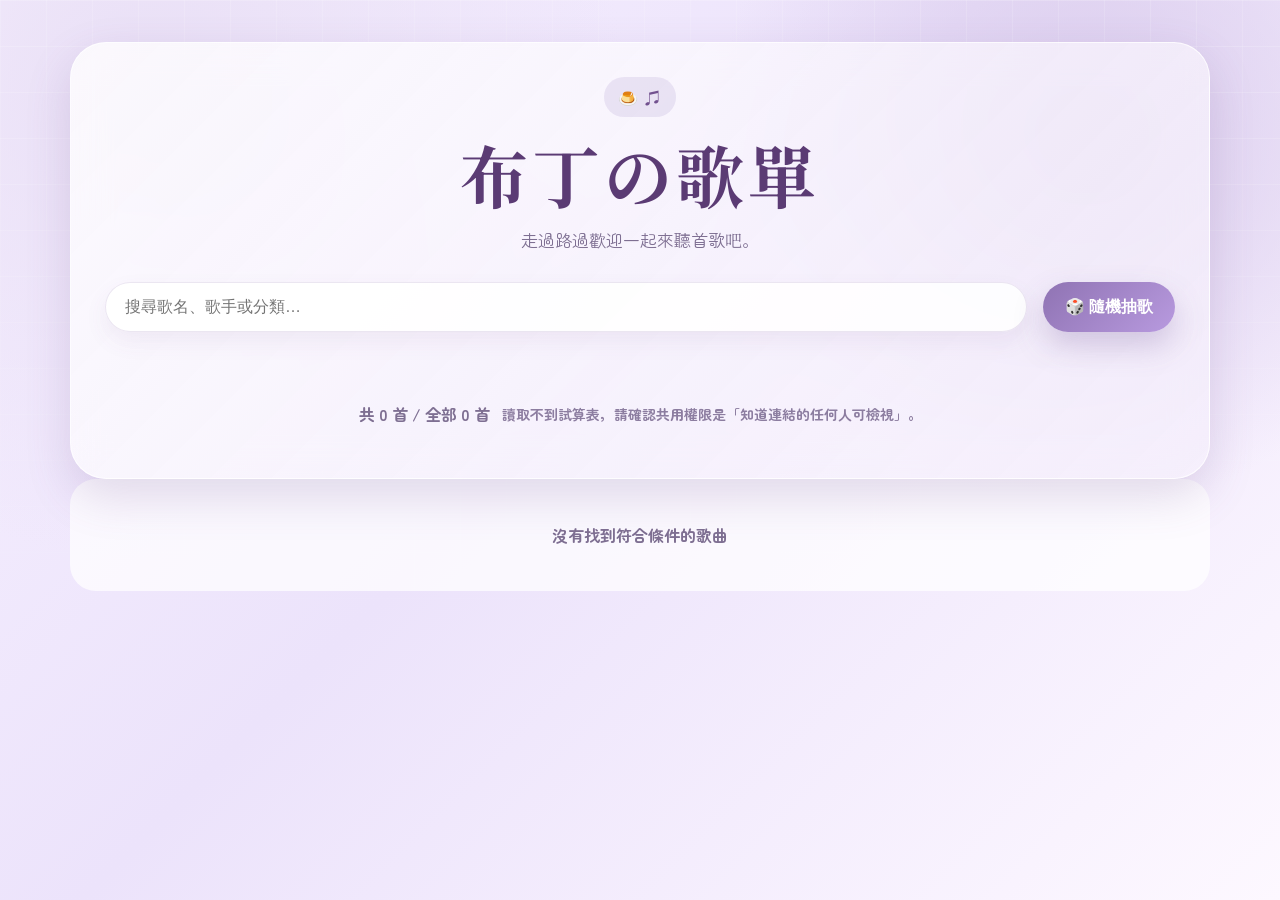
==== index.html @ afdc560d "Add files via upload" ====
<!DOCTYPE html>
<html lang="zh-Hant">
<head>
<meta charset="utf-8"/>
<meta content="width=device-width, initial-scale=1.0" name="viewport"/>
<title>布丁歌單</title>
<link href="https://fonts.googleapis.com" rel="preconnect"/>
<link crossorigin="" href="https://fonts.gstatic.com" rel="preconnect"/>
<link rel="icon" href="data:image/svg+xml,<svg xmlns=%22http://www.w3.org/2000/svg%22 viewBox=%220 0 100 100%22><text y=%22.9em%22 font-size=%2290%22>🍮</text></svg>">
<link href="https://fonts.googleapis.com/css2?family=Noto+Serif+TC:wght@500;700&amp;family=Zen+Maru+Gothic:wght@400;500;700&amp;display=swap" rel="stylesheet"/>
<link href="style.css" rel="stylesheet"/>
</head>
<body>
<div class="float-layer" id="floatLayer"></div>
<main class="wrap">
<section class="hero">
<span class="eyebrow">🍮 ♫</span>
<h1>布丁の歌單</h1>
<p>走過路過歡迎一起來聽首歌吧。</p>
<div class="controls">
<input class="search" id="search" placeholder="搜尋歌名、歌手或分類…"/>
<button class="random" id="randomBtn" type="button">🎲 隨機抽歌</button>
</div>
<div class="tags" id="tags"></div>
<div class="meta"><span id="count">讀取中…</span><span class="status" id="status"></span></div>
</section>
<section class="grid" id="grid"></section>
<div class="empty" id="empty">沒有找到符合條件的歌曲</div>
</main>
<div class="modal" id="modal"><div class="modal-card"><h2>🍮 布丁推薦</h2><div class="big" id="pickSong"></div><div id="pickArtist"></div><button class="close" id="closeModal" type="button">謝謝尼的歌單啊！</button></div></div>

<script src="./script.js?v=1004"></script>
</body>
</html>
---- style.css ----
:root{
  --blue-900:#5b3b74; --blue-800:#72518f; --blue-700:#8f73b3; --blue-600:#ab93c7;
  --blue-300:#d8c9eb; --blue-200:#e8def5; --blue-100:#f6f0fc;
  --cream:#faf7ff; --ink:#47375a; --muted:#7e6f92; --white:rgba(255,255,255,.82);
  --shadow:0 18px 45px rgba(109,78,143,.18); --radius:26px;
}
*{box-sizing:border-box} html{scroll-behavior:smooth}
body{margin:0; min-height:100vh; color:var(--ink); font-family:'Zen Maru Gothic','Noto Serif TC',system-ui,sans-serif;
  background: radial-gradient(circle at 12% 10%, rgba(232,222,245,.95), transparent 34%),
              radial-gradient(circle at 85% 15%, rgba(216,201,235,.92), transparent 28%),
              linear-gradient(135deg,#f7f1ff 0%,#ece3fb 45%,#fdf8ff 100%); overflow-x:hidden;}
body:before{content:"";position:fixed;inset:0;pointer-events:none;background-image:linear-gradient(rgba(255,255,255,.28) 1px,transparent 1px),linear-gradient(90deg,rgba(255,255,255,.22) 1px,transparent 1px);background-size:46px 46px;mask-image:linear-gradient(to bottom,rgba(0,0,0,.7),transparent 84%)}
.float-layer{position:fixed;inset:0;pointer-events:none;overflow:hidden;z-index:0}.float{position:absolute;bottom:-8vh;font-size:clamp(18px,2.6vw,32px);opacity:.42;filter:drop-shadow(0 8px 12px rgba(109,78,143,.15));animation:rise var(--dur) linear infinite;left:var(--left);animation-delay:var(--delay)}
@keyframes rise{0%{transform:translateY(0) rotate(0deg);opacity:0}15%{opacity:.45}100%{transform:translateY(-112vh) rotate(360deg);opacity:0}}
.wrap{position:relative;z-index:1;max-width:1180px;margin:0 auto;padding:42px 20px 70px}

.hero{
  padding:34px;
  border-radius:36px;
  background:linear-gradient(135deg,rgba(255,255,255,.78),rgba(246,240,252,.68));
  box-shadow:var(--shadow);
  border:1px solid rgba(255,255,255,.78);
  backdrop-filter:blur(18px);
  text-align:center !important;
  display:flex !important;
  flex-direction:column !important;
  align-items:center !important;
}

.eyebrow{
  display:inline-flex;
  gap:8px;
  align-items:center;
  justify-content:center;
  padding:8px 14px;
  border-radius:999px;
  background:rgba(143,115,179,.15);
  color:var(--blue-800);
  font-weight:700;
  letter-spacing:.08em;
  margin:0 auto;
  text-align:center !important;
}

.hero h1{
  font-family:'Noto Serif TC',serif;
  font-size:clamp(36px,6vw,68px);
  line-height:1.1;
  margin:20px 0 12px;
  color:var(--blue-900);
  letter-spacing:.06em;
  text-align:center !important;
  width:100%;
}

.hero p{
  margin:0;
  color:var(--muted);
  font-size:17px;
  line-height:1.9;
  text-align:center !important;
  width:100%;
}

.controls{display:grid;grid-template-columns:1fr auto;gap:16px;margin:26px 0 18px;width:100%}.search{width:100%;border:0;outline:0;border-radius:999px;background:rgba(255,255,255,.88);padding:16px 20px;font-size:16px;color:var(--ink);box-shadow:inset 0 0 0 1px rgba(143,115,179,.18),0 10px 22px rgba(109,78,143,.08)}
.random{border:0;border-radius:999px;padding:0 22px;background:linear-gradient(135deg,#8f73b3,#b89adf);color:white;font-weight:800;font-size:16px;cursor:pointer;box-shadow:0 14px 30px rgba(109,78,143,.25);transition:.22s}.random:hover{transform:translateY(-2px)}
.tags{display:flex;flex-wrap:wrap;gap:10px;margin:20px 0 26px;width:100%}.tag{--tag:#8f73b3;--tagLight:#f6f0fc;border:1px solid rgba(143,115,179,.14);background:linear-gradient(135deg,rgba(255,255,255,.86),var(--tagLight));color:#72518f;padding:10px 16px;border-radius:999px;font-weight:800;cursor:pointer;box-shadow:0 9px 18px rgba(109,78,143,.08);transition:.22s}.tag:hover{transform:translateY(-2px);box-shadow:0 13px 26px rgba(109,78,143,.14)}.tag.active{background:linear-gradient(135deg,var(--tag),#72518f);color:white;border-color:transparent;box-shadow:0 15px 28px rgba(109,78,143,.25);transform:translateY(-2px)}
.meta{display:flex;align-items:center;justify-content:space-between;gap:12px;margin:6px 2px 18px;color:#7e6f92;font-weight:700}.status{font-size:14px;color:#8c7da0}.grid{display:grid;grid-template-columns:repeat(auto-fill,minmax(230px,1fr));gap:18px}.card{position:relative;min-height:150px;padding:22px 18px 56px;border-radius:var(--radius);background:linear-gradient(145deg,rgba(255,255,255,.84),rgba(246,240,252,.76));border:1px solid rgba(255,255,255,.82);box-shadow:0 15px 32px rgba(109,78,143,.12);overflow:hidden;transition:.22s}.card:hover{transform:translateY(-4px)}.card:after{content:'🍮';position:absolute;right:18px;top:12px;font-size:42px;color:rgba(143,115,179,.14);font-family:serif}.song{font-family:'Noto Serif TC',serif;font-size:24px;font-weight:700;color:var(--blue-900);margin:0 0 9px}.artist{font-size:15px;color:var(--muted);font-weight:700;margin-bottom:12px}.cat{display:inline-flex;max-width:100%;padding:6px 11px;border-radius:999px;background:rgba(143,115,179,.12);color:#72518f;font-size:13px;font-weight:700;line-height:1.5}.copy{position:absolute;right:14px;bottom:14px;border:0;border-radius:999px;padding:8px 13px;background:#e8def5;color:#72518f;font-weight:800;cursor:pointer;transition:.2s}.copy:hover{background:#d8c9eb}.copy.done{background:#8f73b3;color:white}.empty{display:none;text-align:center;padding:44px;border-radius:26px;background:rgba(255,255,255,.72);color:#7e6f92;font-weight:700}.picked{animation:pulse 1.4s ease 1;box-shadow:0 0 0 4px rgba(143,115,179,.18),0 18px 45px rgba(109,78,143,.2)}@keyframes pulse{0%,100%{transform:scale(1)}35%{transform:scale(1.035)}}
.modal{position:fixed;inset:0;z-index:8;display:none;place-items:center;background:rgba(63,44,80,.28);backdrop-filter:blur(6px);padding:18px}.modal.show{display:grid}.modal-card{max-width:420px;width:100%;background:linear-gradient(135deg,#fff,#f6f0fc);border-radius:30px;padding:30px;box-shadow:0 30px 70px rgba(63,44,80,.28);text-align:center}.modal h2{font-family:'Noto Serif TC',serif;margin:0 0 12px;color:#5b3b74}.modal .big{font-size:30px;font-family:'Noto Serif TC',serif;font-weight:700;margin:12px 0;color:#5b3b74}.close{margin-top:16px;border:0;border-radius:999px;background:#8f73b3;color:white;padding:11px 20px;font-weight:800;cursor:pointer}
@media(max-width:680px){.wrap{padding:24px 14px 50px}.hero{padding:24px 18px;border-radius:28px}.controls{grid-template-columns:1fr}.random{height:50px}.grid{grid-template-columns:1fr}.tag{padding:10px 13px}}
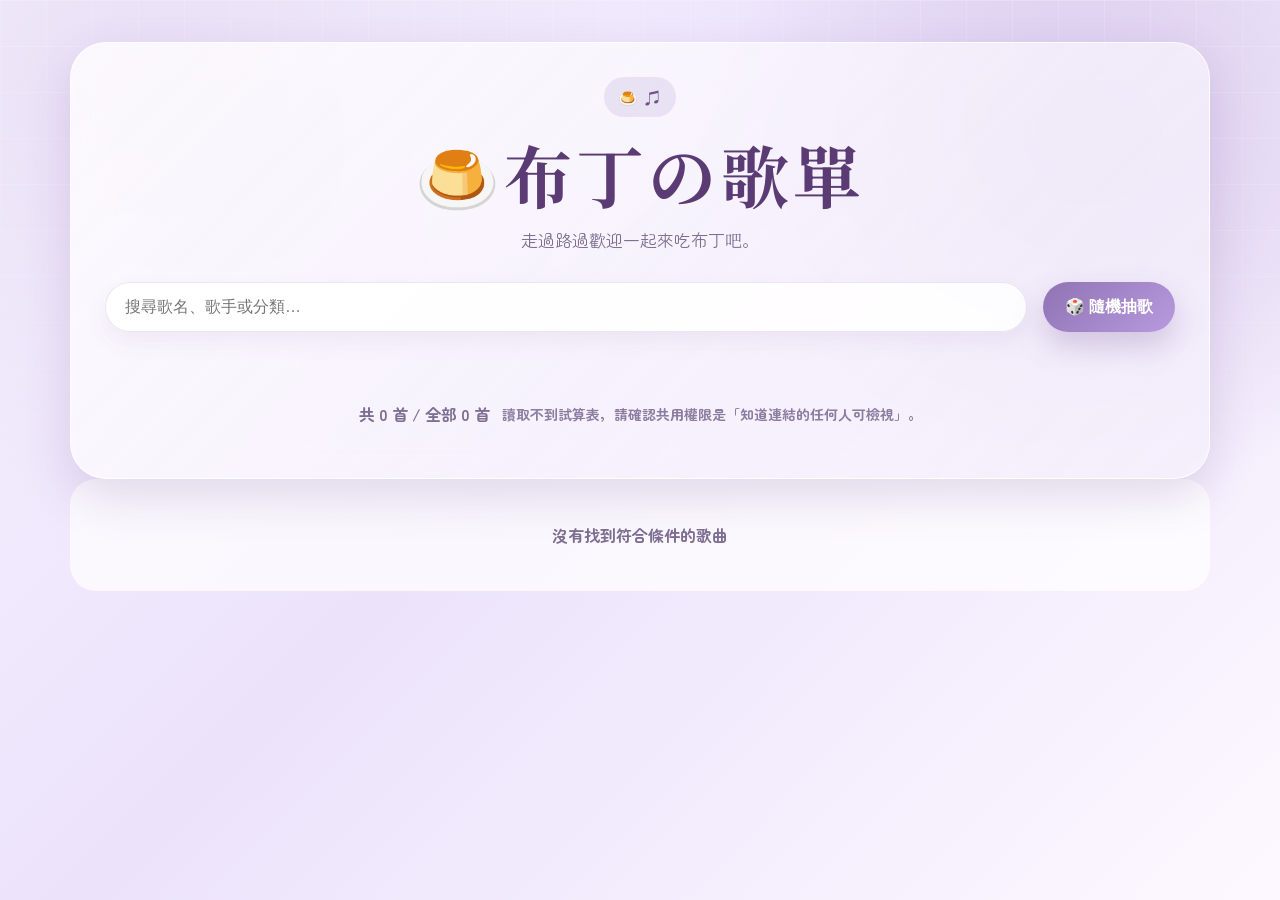
==== commit 99d4340e: "Update index.html" ====
--- a/index.html
+++ b/index.html
@@ -3,7 +3,7 @@
 <head>
 <meta charset="utf-8"/>
 <meta content="width=device-width, initial-scale=1.0" name="viewport"/>
-<title>布丁歌單</title>
+<title>🍮布丁歌單</title>
 <link href="https://fonts.googleapis.com" rel="preconnect"/>
 <link crossorigin="" href="https://fonts.gstatic.com" rel="preconnect"/>
 <link rel="icon" href="data:image/svg+xml,<svg xmlns=%22http://www.w3.org/2000/svg%22 viewBox=%220 0 100 100%22><text y=%22.9em%22 font-size=%2290%22>🍮</text></svg>">
@@ -15,8 +15,8 @@
 <main class="wrap">
 <section class="hero">
 <span class="eyebrow">🍮 ♫</span>
-<h1>布丁の歌單</h1>
-<p>走過路過歡迎一起來聽首歌吧。</p>
+<h1>🍮布丁の歌單</h1>
+<p>走過路過歡迎一起來吃布丁吧。</p>
 <div class="controls">
 <input class="search" id="search" placeholder="搜尋歌名、歌手或分類…"/>
 <button class="random" id="randomBtn" type="button">🎲 隨機抽歌</button>
@@ -27,7 +27,7 @@
 <section class="grid" id="grid"></section>
 <div class="empty" id="empty">沒有找到符合條件的歌曲</div>
 </main>
-<div class="modal" id="modal"><div class="modal-card"><h2>🍮 布丁推薦</h2><div class="big" id="pickSong"></div><div id="pickArtist"></div><button class="close" id="closeModal" type="button">謝謝尼的歌單啊！</button></div></div>
+<div class="modal" id="modal"><div class="modal-card"><h2>🍮 布丁推薦</h2><div class="big" id="pickSong"></div><div id="pickArtist"></div><button class="close" id="closeModal" type="button">布丁好好吃！</button></div></div>
 
 <script src="./script.js?v=1004"></script>
 </body>
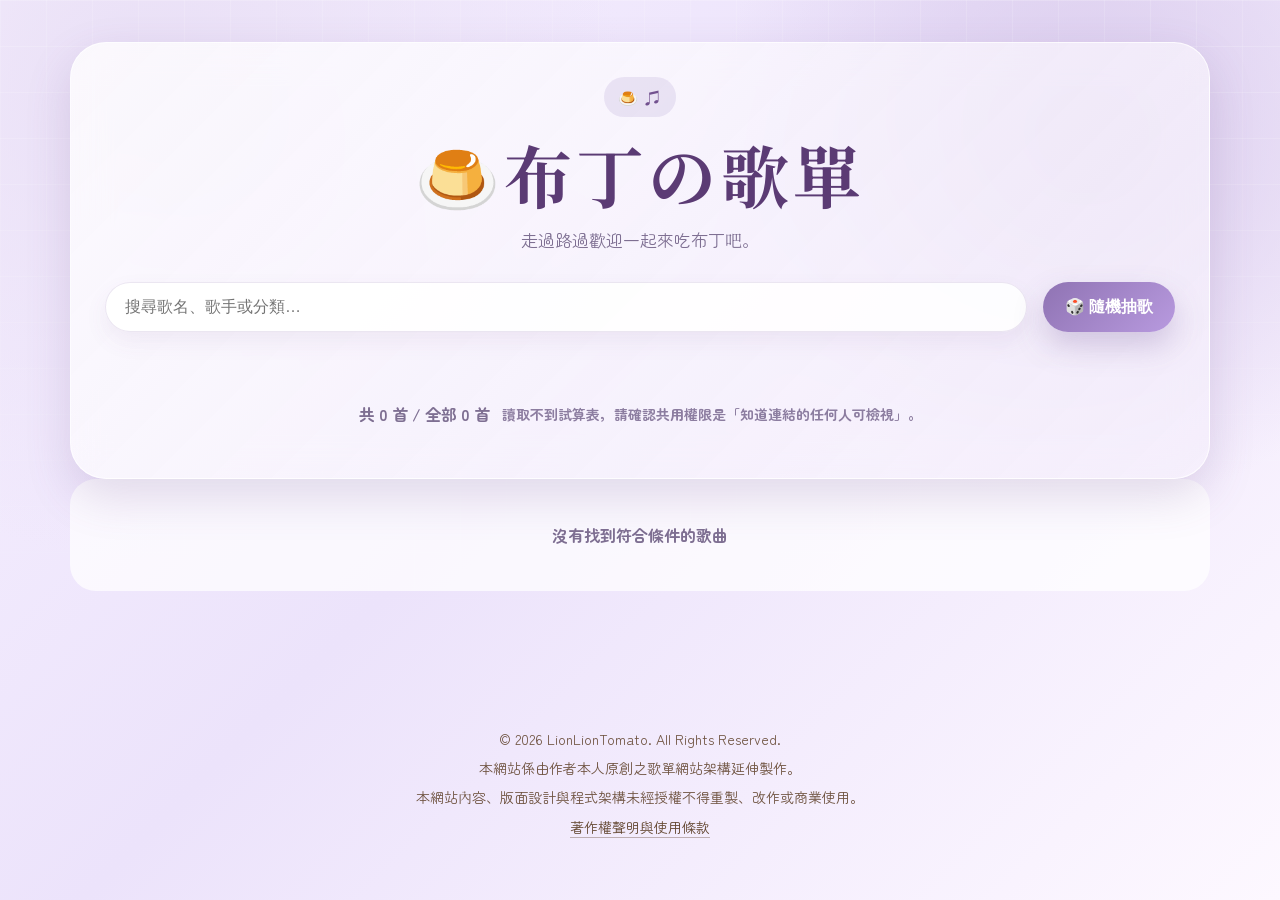
==== commit e3f8a82d: "Update index.html" ====
--- a/index.html
+++ b/index.html
@@ -3,31 +3,80 @@
 <head>
 <meta charset="utf-8"/>
 <meta content="width=device-width, initial-scale=1.0" name="viewport"/>
-<title>🍮布丁歌單</title>
+<title>布丁歌單</title>
 <link href="https://fonts.googleapis.com" rel="preconnect"/>
 <link crossorigin="" href="https://fonts.gstatic.com" rel="preconnect"/>
 <link rel="icon" href="data:image/svg+xml,<svg xmlns=%22http://www.w3.org/2000/svg%22 viewBox=%220 0 100 100%22><text y=%22.9em%22 font-size=%2290%22>🍮</text></svg>">
 <link href="https://fonts.googleapis.com/css2?family=Noto+Serif+TC:wght@500;700&amp;family=Zen+Maru+Gothic:wght@400;500;700&amp;display=swap" rel="stylesheet"/>
 <link href="style.css" rel="stylesheet"/>
+
+<style>
+.site-footer{
+  position:relative;
+  z-index:2;
+  max-width:980px;
+  margin:40px auto 24px;
+  padding:22px 18px;
+  text-align:center;
+  font-family:"Zen Maru Gothic","Noto Serif TC",serif;
+  color:rgba(92,62,38,.88);
+  font-size:14px;
+  line-height:1.8;
+}
+
+.site-footer p{
+  margin:4px 0;
+}
+
+.site-footer a{
+  color:rgba(92,62,38,.95);
+  text-decoration:none;
+  border-bottom:1px solid rgba(92,62,38,.35);
+}
+
+.site-footer a:hover{
+  opacity:.75;
+}
+</style>
 </head>
+
 <body>
 <div class="float-layer" id="floatLayer"></div>
+
 <main class="wrap">
 <section class="hero">
 <span class="eyebrow">🍮 ♫</span>
 <h1>🍮布丁の歌單</h1>
 <p>走過路過歡迎一起來吃布丁吧。</p>
+
 <div class="controls">
 <input class="search" id="search" placeholder="搜尋歌名、歌手或分類…"/>
 <button class="random" id="randomBtn" type="button">🎲 隨機抽歌</button>
 </div>
+
 <div class="tags" id="tags"></div>
 <div class="meta"><span id="count">讀取中…</span><span class="status" id="status"></span></div>
 </section>
+
 <section class="grid" id="grid"></section>
 <div class="empty" id="empty">沒有找到符合條件的歌曲</div>
 </main>
-<div class="modal" id="modal"><div class="modal-card"><h2>🍮 布丁推薦</h2><div class="big" id="pickSong"></div><div id="pickArtist"></div><button class="close" id="closeModal" type="button">布丁好好吃！</button></div></div>
+
+<footer class="site-footer">
+  <p>© 2026 LionLionTomato. All Rights Reserved.</p>
+  <p>本網站係由作者本人原創之歌單網站架構延伸製作。</p>
+  <p>本網站內容、版面設計與程式架構未經授權不得重製、改作或商業使用。</p>
+  <p><a href="copyright.html">著作權聲明與使用條款</a></p>
+</footer>
+
+<div class="modal" id="modal">
+  <div class="modal-card">
+    <h2>🍮 布丁推薦</h2>
+    <div class="big" id="pickSong"></div>
+    <div id="pickArtist"></div>
+    <button class="close" id="closeModal" type="button">布丁好好吃！</button>
+  </div>
+</div>
 
 <script src="./script.js?v=1004"></script>
 </body>
--- a/style.css
+++ b/style.css
@@ -4,15 +4,66 @@
   --cream:#faf7ff; --ink:#47375a; --muted:#7e6f92; --white:rgba(255,255,255,.82);
   --shadow:0 18px 45px rgba(109,78,143,.18); --radius:26px;
 }
-*{box-sizing:border-box} html{scroll-behavior:smooth}
-body{margin:0; min-height:100vh; color:var(--ink); font-family:'Zen Maru Gothic','Noto Serif TC',system-ui,sans-serif;
-  background: radial-gradient(circle at 12% 10%, rgba(232,222,245,.95), transparent 34%),
-              radial-gradient(circle at 85% 15%, rgba(216,201,235,.92), transparent 28%),
-              linear-gradient(135deg,#f7f1ff 0%,#ece3fb 45%,#fdf8ff 100%); overflow-x:hidden;}
-body:before{content:"";position:fixed;inset:0;pointer-events:none;background-image:linear-gradient(rgba(255,255,255,.28) 1px,transparent 1px),linear-gradient(90deg,rgba(255,255,255,.22) 1px,transparent 1px);background-size:46px 46px;mask-image:linear-gradient(to bottom,rgba(0,0,0,.7),transparent 84%)}
-.float-layer{position:fixed;inset:0;pointer-events:none;overflow:hidden;z-index:0}.float{position:absolute;bottom:-8vh;font-size:clamp(18px,2.6vw,32px);opacity:.42;filter:drop-shadow(0 8px 12px rgba(109,78,143,.15));animation:rise var(--dur) linear infinite;left:var(--left);animation-delay:var(--delay)}
-@keyframes rise{0%{transform:translateY(0) rotate(0deg);opacity:0}15%{opacity:.45}100%{transform:translateY(-112vh) rotate(360deg);opacity:0}}
-.wrap{position:relative;z-index:1;max-width:1180px;margin:0 auto;padding:42px 20px 70px}
+
+*{box-sizing:border-box} 
+html{scroll-behavior:smooth}
+
+body{
+  margin:0; 
+  min-height:100vh; 
+  color:var(--ink); 
+  font-family:'Zen Maru Gothic','Noto Serif TC',system-ui,sans-serif;
+  background: 
+    radial-gradient(circle at 12% 10%, rgba(232,222,245,.95), transparent 34%),
+    radial-gradient(circle at 85% 15%, rgba(216,201,235,.92), transparent 28%),
+    linear-gradient(135deg,#f7f1ff 0%,#ece3fb 45%,#fdf8ff 100%); 
+  overflow-x:hidden;
+}
+
+body:before{
+  content:"";
+  position:fixed;
+  inset:0;
+  pointer-events:none;
+  background-image:
+    linear-gradient(rgba(255,255,255,.28) 1px,transparent 1px),
+    linear-gradient(90deg,rgba(255,255,255,.22) 1px,transparent 1px);
+  background-size:46px 46px;
+  mask-image:linear-gradient(to bottom,rgba(0,0,0,.7),transparent 84%)
+}
+
+.float-layer{
+  position:fixed;
+  inset:0;
+  pointer-events:none;
+  overflow:hidden;
+  z-index:0
+}
+
+.float{
+  position:absolute;
+  bottom:-8vh;
+  font-size:clamp(18px,2.6vw,32px);
+  opacity:.42;
+  filter:drop-shadow(0 8px 12px rgba(109,78,143,.15));
+  animation:rise var(--dur) linear infinite;
+  left:var(--left);
+  animation-delay:var(--delay)
+}
+
+@keyframes rise{
+  0%{transform:translateY(0) rotate(0deg);opacity:0}
+  15%{opacity:.45}
+  100%{transform:translateY(-112vh) rotate(360deg);opacity:0}
+}
+
+.wrap{
+  position:relative;
+  z-index:1;
+  max-width:1180px;
+  margin:0 auto;
+  padding:42px 20px 70px
+}
 
 .hero{
   padding:34px;
@@ -62,9 +113,303 @@
   width:100%;
 }
 
-.controls{display:grid;grid-template-columns:1fr auto;gap:16px;margin:26px 0 18px;width:100%}.search{width:100%;border:0;outline:0;border-radius:999px;background:rgba(255,255,255,.88);padding:16px 20px;font-size:16px;color:var(--ink);box-shadow:inset 0 0 0 1px rgba(143,115,179,.18),0 10px 22px rgba(109,78,143,.08)}
-.random{border:0;border-radius:999px;padding:0 22px;background:linear-gradient(135deg,#8f73b3,#b89adf);color:white;font-weight:800;font-size:16px;cursor:pointer;box-shadow:0 14px 30px rgba(109,78,143,.25);transition:.22s}.random:hover{transform:translateY(-2px)}
-.tags{display:flex;flex-wrap:wrap;gap:10px;margin:20px 0 26px;width:100%}.tag{--tag:#8f73b3;--tagLight:#f6f0fc;border:1px solid rgba(143,115,179,.14);background:linear-gradient(135deg,rgba(255,255,255,.86),var(--tagLight));color:#72518f;padding:10px 16px;border-radius:999px;font-weight:800;cursor:pointer;box-shadow:0 9px 18px rgba(109,78,143,.08);transition:.22s}.tag:hover{transform:translateY(-2px);box-shadow:0 13px 26px rgba(109,78,143,.14)}.tag.active{background:linear-gradient(135deg,var(--tag),#72518f);color:white;border-color:transparent;box-shadow:0 15px 28px rgba(109,78,143,.25);transform:translateY(-2px)}
-.meta{display:flex;align-items:center;justify-content:space-between;gap:12px;margin:6px 2px 18px;color:#7e6f92;font-weight:700}.status{font-size:14px;color:#8c7da0}.grid{display:grid;grid-template-columns:repeat(auto-fill,minmax(230px,1fr));gap:18px}.card{position:relative;min-height:150px;padding:22px 18px 56px;border-radius:var(--radius);background:linear-gradient(145deg,rgba(255,255,255,.84),rgba(246,240,252,.76));border:1px solid rgba(255,255,255,.82);box-shadow:0 15px 32px rgba(109,78,143,.12);overflow:hidden;transition:.22s}.card:hover{transform:translateY(-4px)}.card:after{content:'🍮';position:absolute;right:18px;top:12px;font-size:42px;color:rgba(143,115,179,.14);font-family:serif}.song{font-family:'Noto Serif TC',serif;font-size:24px;font-weight:700;color:var(--blue-900);margin:0 0 9px}.artist{font-size:15px;color:var(--muted);font-weight:700;margin-bottom:12px}.cat{display:inline-flex;max-width:100%;padding:6px 11px;border-radius:999px;background:rgba(143,115,179,.12);color:#72518f;font-size:13px;font-weight:700;line-height:1.5}.copy{position:absolute;right:14px;bottom:14px;border:0;border-radius:999px;padding:8px 13px;background:#e8def5;color:#72518f;font-weight:800;cursor:pointer;transition:.2s}.copy:hover{background:#d8c9eb}.copy.done{background:#8f73b3;color:white}.empty{display:none;text-align:center;padding:44px;border-radius:26px;background:rgba(255,255,255,.72);color:#7e6f92;font-weight:700}.picked{animation:pulse 1.4s ease 1;box-shadow:0 0 0 4px rgba(143,115,179,.18),0 18px 45px rgba(109,78,143,.2)}@keyframes pulse{0%,100%{transform:scale(1)}35%{transform:scale(1.035)}}
-.modal{position:fixed;inset:0;z-index:8;display:none;place-items:center;background:rgba(63,44,80,.28);backdrop-filter:blur(6px);padding:18px}.modal.show{display:grid}.modal-card{max-width:420px;width:100%;background:linear-gradient(135deg,#fff,#f6f0fc);border-radius:30px;padding:30px;box-shadow:0 30px 70px rgba(63,44,80,.28);text-align:center}.modal h2{font-family:'Noto Serif TC',serif;margin:0 0 12px;color:#5b3b74}.modal .big{font-size:30px;font-family:'Noto Serif TC',serif;font-weight:700;margin:12px 0;color:#5b3b74}.close{margin-top:16px;border:0;border-radius:999px;background:#8f73b3;color:white;padding:11px 20px;font-weight:800;cursor:pointer}
-@media(max-width:680px){.wrap{padding:24px 14px 50px}.hero{padding:24px 18px;border-radius:28px}.controls{grid-template-columns:1fr}.random{height:50px}.grid{grid-template-columns:1fr}.tag{padding:10px 13px}}
+.controls{
+  display:grid;
+  grid-template-columns:1fr auto;
+  gap:16px;
+  margin:26px 0 18px;
+  width:100%
+}
+
+.search{
+  width:100%;
+  border:0;
+  outline:0;
+  border-radius:999px;
+  background:rgba(255,255,255,.88);
+  padding:16px 20px;
+  font-size:16px;
+  color:var(--ink);
+  box-shadow:inset 0 0 0 1px rgba(143,115,179,.18),0 10px 22px rgba(109,78,143,.08)
+}
+
+.random{
+  border:0;
+  border-radius:999px;
+  padding:0 22px;
+  background:linear-gradient(135deg,#8f73b3,#b89adf);
+  color:white;
+  font-weight:800;
+  font-size:16px;
+  cursor:pointer;
+  box-shadow:0 14px 30px rgba(109,78,143,.25);
+  transition:.22s
+}
+
+.random:hover{
+  transform:translateY(-2px)
+}
+
+.tags{
+  display:flex;
+  flex-wrap:wrap;
+  gap:10px;
+  margin:20px 0 26px;
+  width:100%
+}
+
+.tag{
+  --tag:#8f73b3;
+  --tagLight:#f6f0fc;
+  border:1px solid rgba(143,115,179,.14);
+  background:linear-gradient(135deg,rgba(255,255,255,.86),var(--tagLight));
+  color:#72518f;
+  padding:10px 16px;
+  border-radius:999px;
+  font-weight:800;
+  cursor:pointer;
+  box-shadow:0 9px 18px rgba(109,78,143,.08);
+  transition:.22s
+}
+
+.tag:hover{
+  transform:translateY(-2px);
+  box-shadow:0 13px 26px rgba(109,78,143,.14)
+}
+
+.tag.active{
+  background:linear-gradient(135deg,var(--tag),#72518f);
+  color:white;
+  border-color:transparent;
+  box-shadow:0 15px 28px rgba(109,78,143,.25);
+  transform:translateY(-2px)
+}
+
+.meta{
+  display:flex;
+  align-items:center;
+  justify-content:space-between;
+  gap:12px;
+  margin:6px 2px 18px;
+  color:#7e6f92;
+  font-weight:700
+}
+
+.status{
+  font-size:14px;
+  color:#8c7da0
+}
+
+.grid{
+  display:grid;
+  grid-template-columns:repeat(auto-fill,minmax(230px,1fr));
+  gap:18px
+}
+
+.card{
+  position:relative;
+  min-height:150px;
+  padding:22px 18px 56px;
+  border-radius:var(--radius);
+  background:linear-gradient(145deg,rgba(255,255,255,.84),rgba(246,240,252,.76));
+  border:1px solid rgba(255,255,255,.82);
+  box-shadow:0 15px 32px rgba(109,78,143,.12);
+  overflow:hidden;
+  transition:.22s;
+  isolation:isolate;
+}
+
+.card:hover{
+  transform:translateY(-4px)
+}
+
+/* 卡片右上角布丁裝飾 */
+.card:after{
+  content:'🍮';
+  position:absolute;
+  right:15px;
+  top:12px;
+  width:56px;
+  height:56px;
+  display:grid;
+  place-items:center;
+  border-radius:18px;
+  background:rgba(143,115,179,.11);
+  border:1px solid rgba(143,115,179,.10);
+  box-shadow:0 10px 22px rgba(109,78,143,.08);
+  font-size:34px;
+  line-height:1;
+  opacity:.42;
+  transform:rotate(-10deg);
+  pointer-events:none;
+  z-index:0;
+  font-family:'Apple Color Emoji','Segoe UI Emoji','Noto Color Emoji',sans-serif;
+}
+
+.song,
+.artist,
+.cat{
+  position:relative;
+  z-index:1;
+}
+
+.song{
+  font-family:'Noto Serif TC',serif;
+  font-size:24px;
+  font-weight:700;
+  color:var(--blue-900);
+  margin:0 0 9px;
+  padding-right:70px;
+}
+
+.artist{
+  font-size:15px;
+  color:var(--muted);
+  font-weight:700;
+  margin-bottom:12px
+}
+
+.cat{
+  display:inline-flex;
+  max-width:100%;
+  padding:6px 11px;
+  border-radius:999px;
+  background:rgba(143,115,179,.12);
+  color:#72518f;
+  font-size:13px;
+  font-weight:700;
+  line-height:1.5
+}
+
+.copy{
+  position:absolute;
+  right:14px;
+  bottom:14px;
+  z-index:2;
+  border:0;
+  border-radius:999px;
+  padding:8px 13px;
+  background:#e8def5;
+  color:#72518f;
+  font-weight:800;
+  cursor:pointer;
+  transition:.2s
+}
+
+.copy:hover{
+  background:#d8c9eb
+}
+
+.copy.done{
+  background:#8f73b3;
+  color:white
+}
+
+.empty{
+  display:none;
+  text-align:center;
+  padding:44px;
+  border-radius:26px;
+  background:rgba(255,255,255,.72);
+  color:#7e6f92;
+  font-weight:700
+}
+
+.picked{
+  animation:pulse 1.4s ease 1;
+  box-shadow:0 0 0 4px rgba(143,115,179,.18),0 18px 45px rgba(109,78,143,.2)
+}
+
+@keyframes pulse{
+  0%,100%{transform:scale(1)}
+  35%{transform:scale(1.035)}
+}
+
+.modal{
+  position:fixed;
+  inset:0;
+  z-index:8;
+  display:none;
+  place-items:center;
+  background:rgba(63,44,80,.28);
+  backdrop-filter:blur(6px);
+  padding:18px
+}
+
+.modal.show{
+  display:grid
+}
+
+.modal-card{
+  max-width:420px;
+  width:100%;
+  background:linear-gradient(135deg,#fff,#f6f0fc);
+  border-radius:30px;
+  padding:30px;
+  box-shadow:0 30px 70px rgba(63,44,80,.28);
+  text-align:center
+}
+
+.modal h2{
+  font-family:'Noto Serif TC',serif;
+  margin:0 0 12px;
+  color:#5b3b74
+}
+
+.modal .big{
+  font-size:30px;
+  font-family:'Noto Serif TC',serif;
+  font-weight:700;
+  margin:12px 0;
+  color:#5b3b74
+}
+
+.close{
+  margin-top:16px;
+  border:0;
+  border-radius:999px;
+  background:#8f73b3;
+  color:white;
+  padding:11px 20px;
+  font-weight:800;
+  cursor:pointer
+}
+
+@media(max-width:680px){
+  .wrap{
+    padding:24px 14px 50px
+  }
+
+  .hero{
+    padding:24px 18px;
+    border-radius:28px
+  }
+
+  .controls{
+    grid-template-columns:1fr
+  }
+
+  .random{
+    height:50px
+  }
+
+  .grid{
+    grid-template-columns:1fr
+  }
+
+  .tag{
+    padding:10px 13px
+  }
+
+  .card:after{
+    right:14px;
+    top:12px;
+    width:52px;
+    height:52px;
+    font-size:32px;
+  }
+
+  .song{
+    padding-right:64px;
+  }
+}
